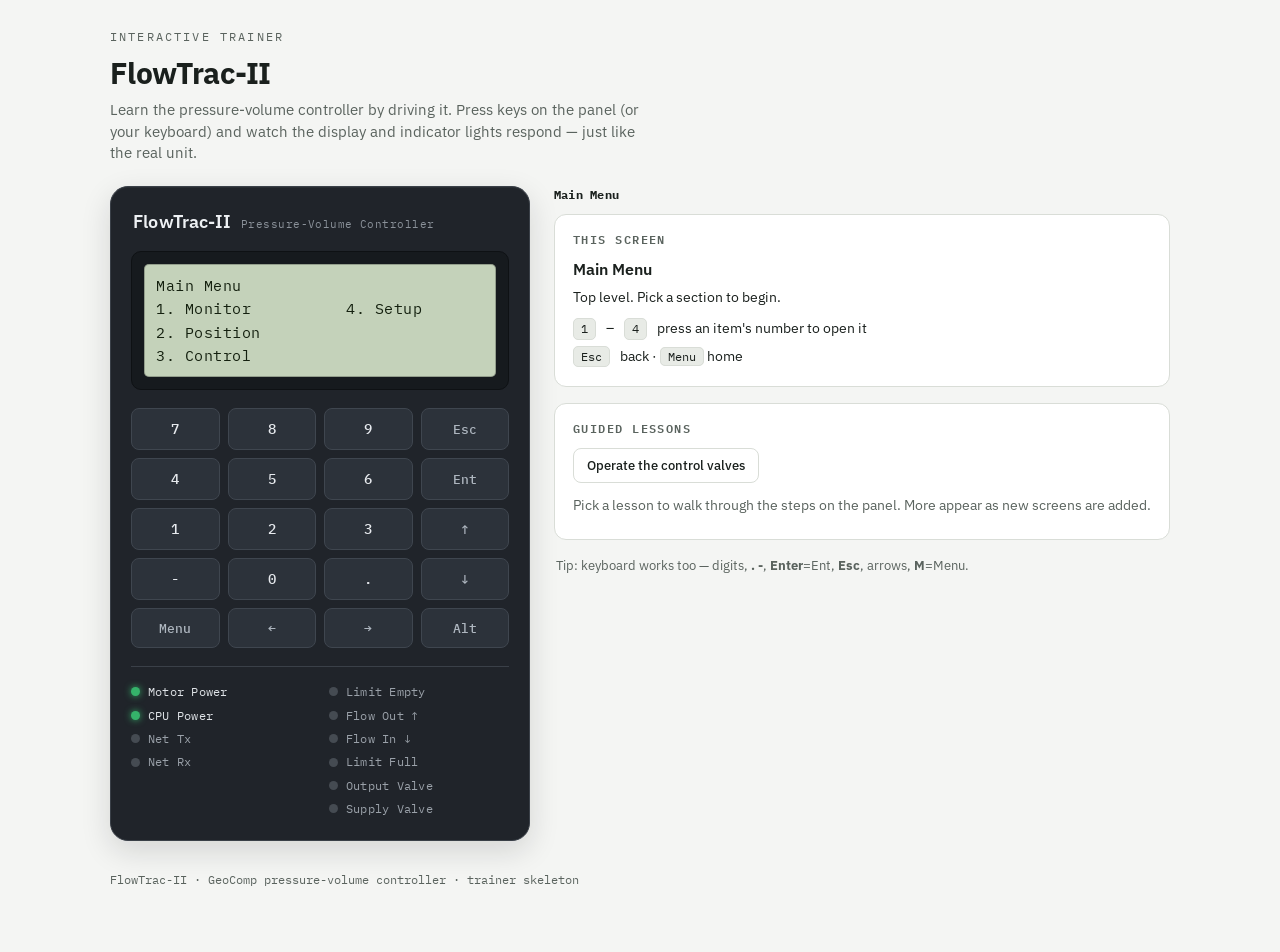
==== index.html @ 3c255bac "Split single-file trainer into multi-file static project Preserve the FlowTrac-II trainer's behavior" ====
<!DOCTYPE html>
<html lang="en">
<head>
<meta charset="UTF-8">
<meta name="viewport" content="width=device-width, initial-scale=1.0">
<title>FlowTrac-II · Interactive Trainer</title>
<link rel="preconnect" href="https://fonts.googleapis.com">
<link rel="preconnect" href="https://fonts.gstatic.com" crossorigin>
<link href="https://fonts.googleapis.com/css2?family=IBM+Plex+Mono:wght@400;500;600&family=IBM+Plex+Sans:wght@400;500;600;700&display=swap" rel="stylesheet">
<link rel="stylesheet" href="css/styles.css">
</head>
<body>
<div class="wrap">
  <header>
    <p class="eyebrow">Interactive Trainer</p>
    <h1>FlowTrac-II</h1>
    <p class="sub">Learn the pressure-volume controller by driving it. Press keys on the panel (or your keyboard) and watch the display and indicator lights respond — just like the real unit.</p>
  </header>

  <div class="stage">
    <!-- ============ DEVICE ============ -->
    <section class="device" aria-label="FlowTrac-II front panel">
      <div class="brand"><b>FlowTrac-II</b><span>Pressure-Volume Controller</span></div>

      <div class="lcd-shell">
        <div class="lcd" id="lcd" role="img" aria-label="Front-panel display"></div>
      </div>

      <div class="keypad" id="keypad" aria-label="Keypad"></div>

      <div class="leds" id="leds" aria-label="Indicator lights"></div>
    </section>

    <!-- ============ INFO ============ -->
    <div>
      <p class="crumb" id="crumb"></p>

      <div class="card" id="helpCard">
        <h2>This screen</h2>
        <div id="help"></div>
      </div>

      <div class="card">
        <h2>Guided lessons</h2>
        <div class="lesson-pick" id="lessonPick"></div>
        <div id="lessonBody"></div>
      </div>

      <p class="hintbar">Tip: keyboard works too — digits, <b>.</b> <b>-</b>, <b>Enter</b>=Ent, <b>Esc</b>, arrows, <b>M</b>=Menu.</p>
    </div>
  </div>

  <footer id="footer">FlowTrac-II · GeoComp pressure-volume controller · trainer skeleton</footer>
</div>

<!-- Screen registry + engine must load before the data/screens/*.js files
     below, since each screen file calls Screens.register() at load time. -->
<script src="js/engine.js"></script>

<!-- data: menu tree, lessons, and one file per captured panel -->
<script src="data/menu.js"></script>
<script src="data/lessons.js"></script>
<script src="data/screens/control-valves.js"></script>

<!-- device + ui rendering -->
<script src="js/device.js"></script>
<script src="js/ui.js"></script>

<!-- boot, runs last -->
<script src="js/main.js"></script>
</body>
</html>
---- css/styles.css ----
:root{
  --bg:#f4f5f3;
  --panel:#ffffff;
  --ink:#1a201d;
  --ink-soft:#5a635e;
  --line:#d9ddd7;
  --line-soft:#e8ebe6;
  --c1:#2f6f8f;   /* Monitor  */
  --c2:#7a5aa6;   /* Position */
  --c3:#c2662b;   /* Control  */
  --c4:#3f8f5c;   /* Setup    */
  /* device */
  --device:#20242a;      /* schematic body */
  --device-line:#3a4048;
  --lcd:#c4d2ba;         /* LCD glass      */
  --lcd-ink:#14200f;
  --lcd-active:#14200f;
  --led-off:#454b52;
  --font-sans:"IBM Plex Sans",system-ui,-apple-system,Segoe UI,Roboto,sans-serif;
  --font-mono:"IBM Plex Mono",ui-monospace,"SF Mono",Menlo,monospace;
}
*{box-sizing:border-box}
html{-webkit-text-size-adjust:100%}
body{
  margin:0;background:var(--bg);color:var(--ink);
  font-family:var(--font-sans);line-height:1.45;
  padding:28px 20px 64px;
}
.wrap{max-width:1060px;margin:0 auto}

header{margin-bottom:22px}
.eyebrow{
  font-family:var(--font-mono);font-size:12px;letter-spacing:.18em;
  text-transform:uppercase;color:var(--ink-soft);margin:0 0 6px;
}
h1{font-size:30px;font-weight:700;letter-spacing:-.02em;margin:0 0 4px}
.sub{color:var(--ink-soft);font-size:15px;margin:0;max-width:60ch}

.stage{display:grid;grid-template-columns:minmax(320px,420px) 1fr;gap:24px;align-items:start}
@media (max-width:820px){ .stage{grid-template-columns:1fr} }

/* ---------- schematic device ---------- */
.device{
  background:var(--device);border:1px solid var(--device-line);
  border-radius:18px;padding:20px 20px 22px;color:#cfd4da;
  box-shadow:0 1px 0 rgba(255,255,255,.04) inset, 0 10px 30px rgba(20,24,28,.14);
}
.brand{display:flex;align-items:baseline;gap:10px;margin:2px 2px 16px}
.brand b{font-size:18px;font-weight:600;letter-spacing:.01em;color:#eef1f4}
.brand span{font-size:11px;color:#8a9199;font-family:var(--font-mono);letter-spacing:.04em}

.lcd-shell{
  background:#161a1e;border-radius:10px;padding:12px;border:1px solid #0e1114;
  margin-bottom:18px;
}
.lcd{
  background:var(--lcd);border-radius:5px;padding:10px 12px;
  font-family:var(--font-mono);font-size:15px;line-height:1.55;
  color:var(--lcd-ink);box-shadow:0 0 0 1px rgba(0,0,0,.25) inset;
}
.lcd .ln{white-space:pre;letter-spacing:.5px;height:1.55em}
.lcd .ln.active{background:var(--lcd-active);color:var(--lcd);border-radius:2px}

/* keypad */
.keypad{display:grid;grid-template-columns:repeat(4,1fr);gap:8px;margin-bottom:18px}
.key{
  font-family:var(--font-mono);font-size:14px;font-weight:500;
  color:#e7eaee;background:#2c323a;border:1px solid #3f464f;border-radius:8px;
  padding:11px 0;cursor:pointer;transition:background .1s,transform .05s;
  user-select:none;
}
.key:hover{background:#353c45}
.key:active,.key.flash{background:var(--c1);border-color:var(--c1);color:#fff}
.key.fn{color:#aeb6bf;font-size:12.5px}
.key:focus-visible{outline:2px solid var(--c1);outline-offset:2px}

/* LED bank */
.leds{display:grid;grid-template-columns:1fr 1fr;gap:6px 18px;
  padding-top:16px;border-top:1px solid var(--device-line)}
.led{display:flex;align-items:center;gap:8px;font-size:12px;color:#9aa1a9;
  font-family:var(--font-mono);letter-spacing:.02em}
.led i{width:9px;height:9px;border-radius:50%;background:var(--led-off);
  flex:none;transition:background .12s,box-shadow .12s}
.led.on i{background:var(--_c);box-shadow:0 0 7px var(--_c)}
.led.on{color:#dfe3e7}

/* ---------- info column ---------- */
.crumb{font-family:var(--font-mono);font-size:12px;color:var(--ink-soft);
  letter-spacing:.02em;margin:0 0 10px}
.crumb b{color:var(--ink)}

.card{background:var(--panel);border:1px solid var(--line);border-radius:12px;
  padding:16px 18px;margin-bottom:16px}
.card h2{font-size:12px;font-family:var(--font-mono);letter-spacing:.12em;
  text-transform:uppercase;color:var(--ink-soft);margin:0 0 10px;font-weight:600}
.card h3{font-size:16px;margin:0 0 6px;font-weight:600}
.card p{margin:0 0 8px;font-size:14px;color:var(--ink)}
.card p.muted{color:var(--ink-soft)}
.keyhelp{list-style:none;margin:8px 0 0;padding:0;font-size:13.5px}
.keyhelp li{display:flex;gap:10px;padding:3px 0;align-items:baseline}
.keyhelp kbd{font-family:var(--font-mono);font-size:12px;background:var(--line-soft);
  border:1px solid var(--line);border-radius:5px;padding:1px 7px;flex:none;color:var(--ink)}
.tag{display:inline-block;font-family:var(--font-mono);font-size:11px;font-weight:500;
  color:#fff;padding:2px 8px;border-radius:5px;letter-spacing:.02em}

/* lessons */
.lesson-pick{display:flex;flex-wrap:wrap;gap:8px}
.btn{font-family:var(--font-sans);font-size:13px;font-weight:500;
  padding:8px 13px;border:1px solid var(--line);border-radius:8px;
  background:var(--panel);color:var(--ink);cursor:pointer;transition:background .15s,border-color .15s}
.btn:hover{background:#eef1ec;border-color:#c7ccc4}
.btn.primary{background:var(--c4);border-color:var(--c4);color:#fff}
.btn.primary:hover{background:#357a4e}
.btn:focus-visible{outline:2px solid var(--c1);outline-offset:2px}

.steps{list-style:none;margin:12px 0 0;padding:0;counter-reset:s}
.steps li{display:flex;gap:10px;align-items:flex-start;padding:7px 0;font-size:14px;
  color:var(--ink-soft);border-top:1px solid var(--line-soft)}
.steps li:first-child{border-top:0}
.steps li .mark{width:20px;height:20px;border-radius:50%;flex:none;border:1.5px solid var(--line);
  display:inline-flex;align-items:center;justify-content:center;font-size:11px;
  font-family:var(--font-mono);color:var(--ink-soft);margin-top:1px}
.steps li.active{color:var(--ink)}
.steps li.active .mark{border-color:var(--c3);color:var(--c3)}
.steps li.done{color:var(--ink-soft)}
.steps li.done .mark{background:var(--c4);border-color:var(--c4);color:#fff}
.done-banner{background:#eaf5ee;border:1px solid #bfe0cc;color:#276b45;
  border-radius:8px;padding:10px 12px;font-size:14px;margin-top:12px}

footer{margin-top:30px;font-size:12px;color:var(--ink-soft);font-family:var(--font-mono)}
.hintbar{font-size:12.5px;color:var(--ink-soft);margin:10px 2px 0}

@media (prefers-reduced-motion: reduce){ *{transition:none !important} }
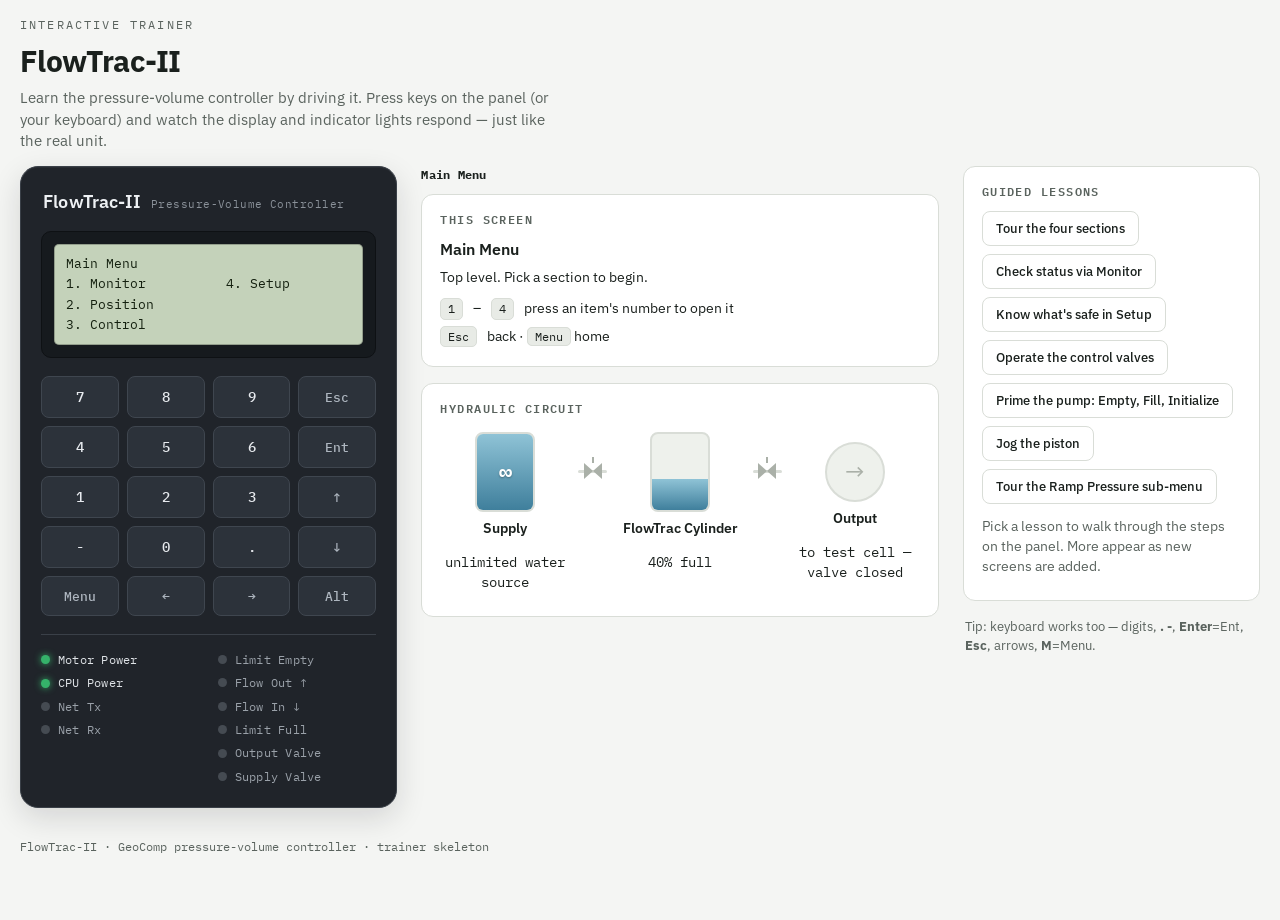
==== commit 917debb1: "update" ====
--- a/index.html
+++ b/index.html
@@ -31,8 +31,8 @@
       <div class="leds" id="leds" aria-label="Indicator lights"></div>
     </section>
 
-    <!-- ============ INFO ============ -->
-    <div>
+    <!-- ============ MIDDLE: this screen + hydraulic circuit ============ -->
+    <div class="info-mid">
       <p class="crumb" id="crumb"></p>
 
       <div class="card" id="helpCard">
@@ -40,6 +40,47 @@
         <div id="help"></div>
       </div>
 
+      <section class="card hydraulics" aria-label="Hydraulic circuit diagram">
+        <h2>Hydraulic Circuit</h2>
+        <div class="hydro">
+          <div class="hydro-node">
+            <div class="tank-shape" aria-hidden="true">
+              <div class="tank-water"></div>
+              <span class="tank-inf">∞</span>
+            </div>
+            <p class="hydro-name">Supply</p>
+            <p class="hydro-sub">unlimited water source</p>
+          </div>
+
+          <div class="hydro-link" id="linkSupply">
+            <span class="flow-dot"></span>
+            <div class="valve" id="valveSupply" title="Supply Valve"><i class="valve-handle"></i></div>
+          </div>
+
+          <div class="hydro-node">
+            <div class="cyl-shape" aria-hidden="true">
+              <div class="cyl-water" id="cylWater"></div>
+            </div>
+            <p class="hydro-name">FlowTrac Cylinder</p>
+            <p class="hydro-sub"><span id="cylPct">--</span>% full</p>
+          </div>
+
+          <div class="hydro-link" id="linkOutput">
+            <span class="flow-dot"></span>
+            <div class="valve" id="valveOutput" title="Output Valve"><i class="valve-handle"></i></div>
+          </div>
+
+          <div class="hydro-node">
+            <div class="output-shape" id="outputShape" aria-hidden="true">&rarr;</div>
+            <p class="hydro-name">Output</p>
+            <p class="hydro-sub" id="outputSub">to test cell</p>
+          </div>
+        </div>
+      </section>
+    </div>
+
+    <!-- ============ RIGHT: guided lessons ============ -->
+    <div class="info-side">
       <div class="card">
         <h2>Guided lessons</h2>
         <div class="lesson-pick" id="lessonPick"></div>
@@ -61,6 +102,10 @@
 <script src="data/menu.js"></script>
 <script src="data/lessons.js"></script>
 <script src="data/screens/control-valves.js"></script>
+<script src="data/screens/empty.js"></script>
+<script src="data/screens/fill.js"></script>
+<script src="data/screens/initialize.js"></script>
+<script src="data/screens/jog.js"></script>
 
 <!-- device + ui rendering -->
 <script src="js/device.js"></script>
--- a/css/styles.css
+++ b/css/styles.css
@@ -24,11 +24,11 @@
 body{
   margin:0;background:var(--bg);color:var(--ink);
   font-family:var(--font-sans);line-height:1.45;
-  padding:28px 20px 64px;
-}
-.wrap{max-width:1060px;margin:0 auto}
-
-header{margin-bottom:22px}
+  padding:16px 20px 64px;
+}
+.wrap{max-width:1400px;margin:0 auto}
+
+header{margin-bottom:14px}
 .eyebrow{
   font-family:var(--font-mono);font-size:12px;letter-spacing:.18em;
   text-transform:uppercase;color:var(--ink-soft);margin:0 0 6px;
@@ -36,14 +36,41 @@
 h1{font-size:30px;font-weight:700;letter-spacing:-.02em;margin:0 0 4px}
 .sub{color:var(--ink-soft);font-size:15px;margin:0;max-width:60ch}
 
-.stage{display:grid;grid-template-columns:minmax(320px,420px) 1fr;gap:24px;align-items:start}
-@media (max-width:820px){ .stage{grid-template-columns:1fr} }
+/* device (pump) on the left, "this screen" + hydraulic circuit in the
+   middle, guided lessons on the right */
+.stage{
+  display:grid;align-items:start;gap:24px;justify-content:center;
+  grid-template-areas:"device mid side";
+  grid-template-columns:minmax(340px,460px) minmax(480px,620px) minmax(260px,360px);
+}
+.device{grid-area:device}
+.info-mid{grid-area:mid}
+.info-side{grid-area:side}
+.hydraulics{margin-bottom:0}
+
+/* not enough room for three columns: stack mid+side into one column
+   beside the device panel */
+@media (max-width:1180px){
+  .stage{
+    justify-content:start;
+    grid-template-areas:"device mid" "device side";
+    grid-template-columns:minmax(340px,460px) minmax(0,1fr);
+    grid-template-rows:auto auto;
+  }
+}
+
+@media (max-width:560px){
+  .stage{grid-template-areas:"device" "mid" "side";grid-template-columns:1fr}
+  .lcd{font-size:11px}
+  .device{position:static}
+}
 
 /* ---------- schematic device ---------- */
 .device{
   background:var(--device);border:1px solid var(--device-line);
   border-radius:18px;padding:20px 20px 22px;color:#cfd4da;
   box-shadow:0 1px 0 rgba(255,255,255,.04) inset, 0 10px 30px rgba(20,24,28,.14);
+  position:sticky;top:16px;
 }
 .brand{display:flex;align-items:baseline;gap:10px;margin:2px 2px 16px}
 .brand b{font-size:18px;font-weight:600;letter-spacing:.01em;color:#eef1f4}
@@ -55,10 +82,10 @@
 }
 .lcd{
   background:var(--lcd);border-radius:5px;padding:10px 12px;
-  font-family:var(--font-mono);font-size:15px;line-height:1.55;
+  font-family:var(--font-mono);font-size:13px;line-height:1.55;
   color:var(--lcd-ink);box-shadow:0 0 0 1px rgba(0,0,0,.25) inset;
 }
-.lcd .ln{white-space:pre;letter-spacing:.5px;height:1.55em}
+.lcd .ln{white-space:pre;letter-spacing:0;height:1.55em}
 .lcd .ln.active{background:var(--lcd-active);color:var(--lcd);border-radius:2px}
 
 /* keypad */
@@ -127,6 +154,55 @@
 .done-banner{background:#eaf5ee;border:1px solid #bfe0cc;color:#276b45;
   border-radius:8px;padding:10px 12px;font-size:14px;margin-top:12px}
 
+/* ---------- hydraulic circuit diagram ---------- */
+.hydro{display:flex;align-items:flex-start;gap:8px;flex-wrap:wrap;justify-content:space-between;padding-top:4px}
+.hydro-node{display:flex;flex-direction:column;align-items:center;gap:6px;width:130px;text-align:center}
+.hydro-name{margin:4px 0 0;font-size:13px;font-weight:600;color:var(--ink)}
+.hydro-sub{margin:0;font-size:11.5px;color:var(--ink-soft);font-family:var(--font-mono);min-height:1.4em}
+
+.tank-shape,.cyl-shape{
+  position:relative;width:60px;height:80px;border-radius:8px;flex:none;
+  background:#eef1ec;border:2px solid var(--line);overflow:hidden;
+}
+.tank-water{position:absolute;inset:0;background:linear-gradient(180deg,#8fc3d6,#3f7f9c)}
+.tank-inf{position:absolute;inset:0;display:flex;align-items:center;justify-content:center;
+  color:#fff;font-family:var(--font-mono);font-size:22px;font-weight:600;text-shadow:0 1px 2px rgba(0,0,0,.3)}
+
+.cyl-water{position:absolute;left:0;right:0;bottom:0;height:0%;
+  background:linear-gradient(180deg,#8fc3d6,#3f7f9c);transition:height .5s ease}
+
+.output-shape{
+  width:60px;height:60px;margin-top:10px;border-radius:50%;flex:none;
+  display:flex;align-items:center;justify-content:center;font-size:24px;
+  color:#aab0a8;background:#eef1ec;border:2px solid var(--line);
+  transition:color .2s,border-color .2s,background .2s;
+}
+.output-shape.open{color:#fff;background:var(--c3);border-color:var(--c3)}
+
+.hydro-link{flex:1 1 20px;min-width:20px;height:3px;margin-top:38px;
+  background:var(--line);border-radius:2px;position:relative}
+.hydro-link .flow-dot{position:absolute;top:-3.5px;left:0;width:9px;height:9px;
+  border-radius:50%;background:var(--c3);opacity:0}
+.hydro-link.flowing .flow-dot{opacity:1;animation:flowmove 1.1s linear infinite}
+@keyframes flowmove{ from{left:0} to{left:calc(100% - 9px)} }
+
+/* gate-valve symbol sitting on the pipe — colour mirrors the matching
+   Supply/Output Valve LED on the control panel, so both read as one state */
+.valve{position:absolute;top:50%;left:50%;width:18px;height:16px;
+  transform:translate(-50%,-50%);z-index:1}
+.valve::before,.valve::after{content:"";position:absolute;top:0;width:0;height:0;
+  border-top:8px solid transparent;border-bottom:8px solid transparent;
+  transition:border-color .2s}
+.valve::before{left:0;border-left:9px solid #aab0a8}
+.valve::after{right:0;border-right:9px solid #aab0a8}
+.valve .valve-handle{position:absolute;left:50%;bottom:100%;width:2px;height:6px;
+  background:#aab0a8;transform:translateX(-50%);transition:background .2s}
+.valve.open::before,.valve.open::after{border-left-color:#35b26a;border-right-color:#35b26a}
+.valve.open .valve-handle{background:#35b26a}
+@media (prefers-reduced-motion: reduce){
+  .hydro-link.flowing .flow-dot{animation:none;opacity:.9;left:calc(50% - 4.5px)}
+}
+
 footer{margin-top:30px;font-size:12px;color:var(--ink-soft);font-family:var(--font-mono)}
 .hintbar{font-size:12.5px;color:var(--ink-soft);margin:10px 2px 0}
 
